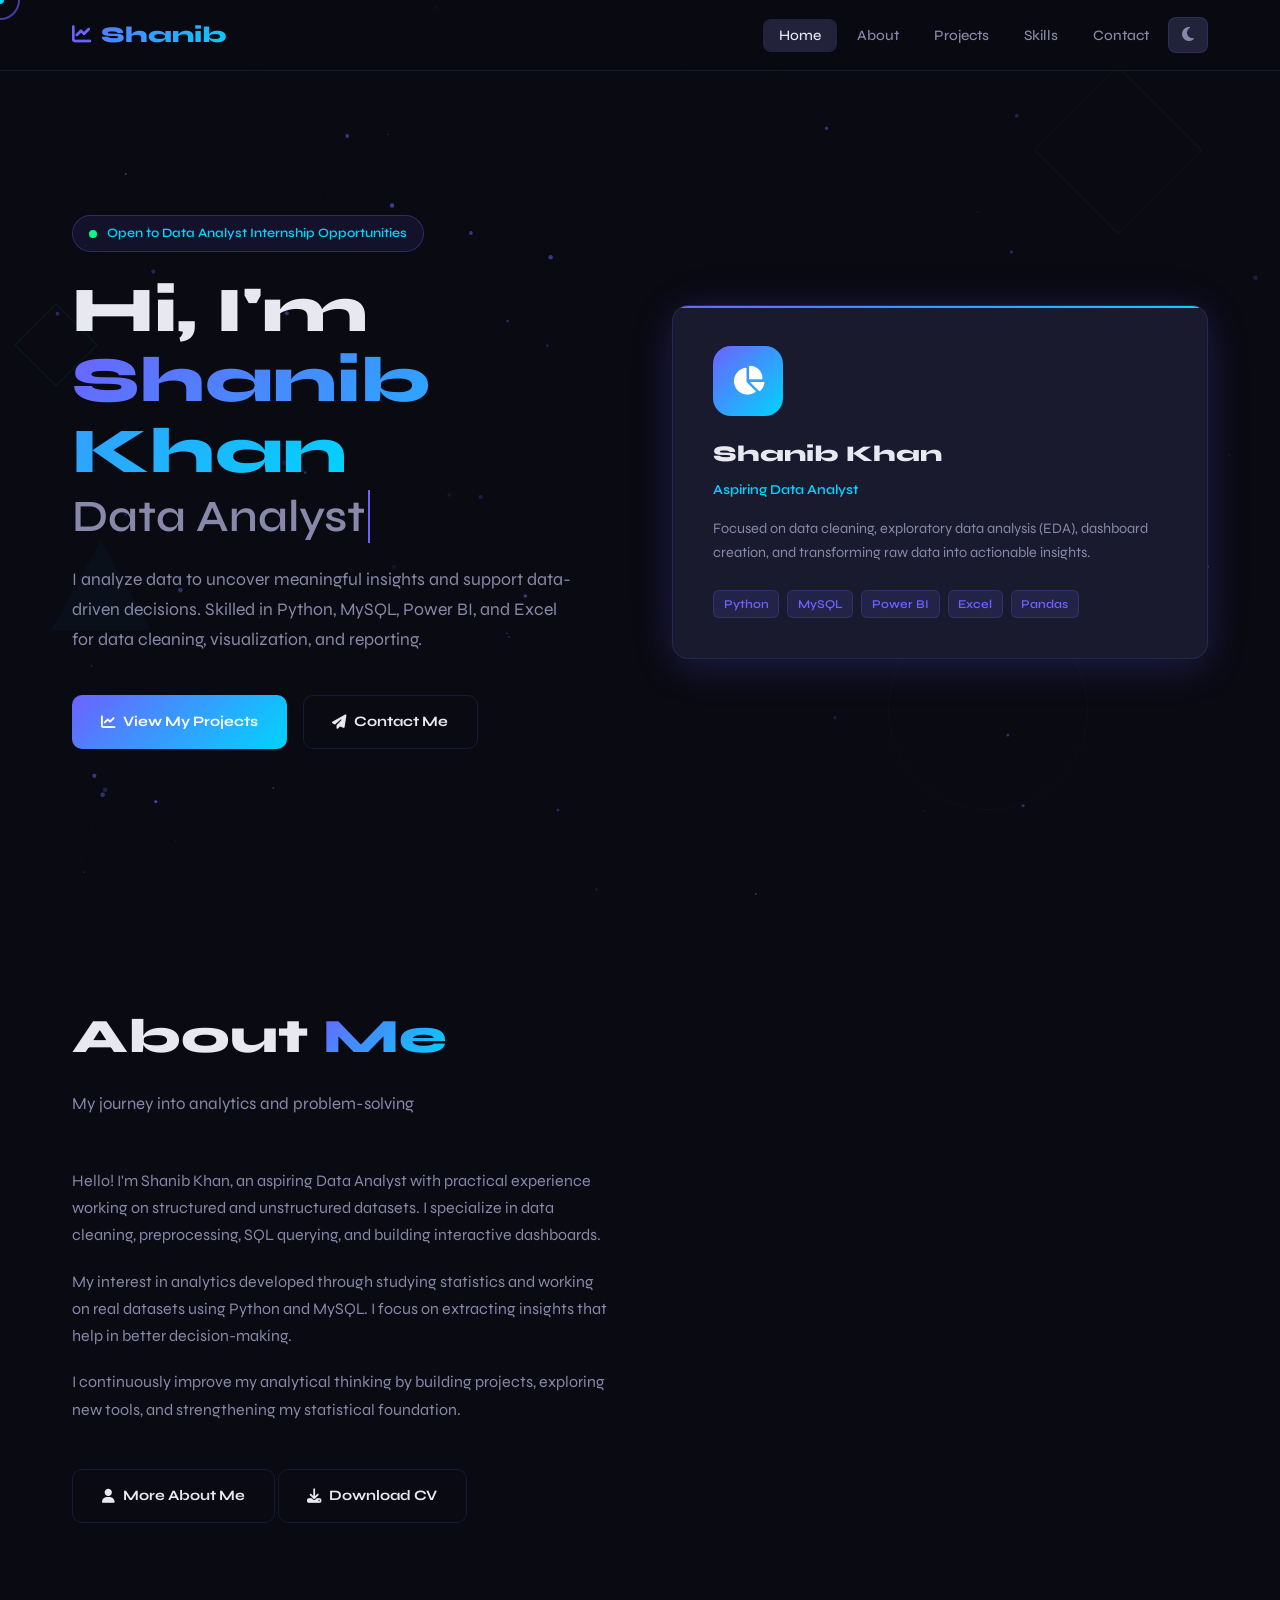
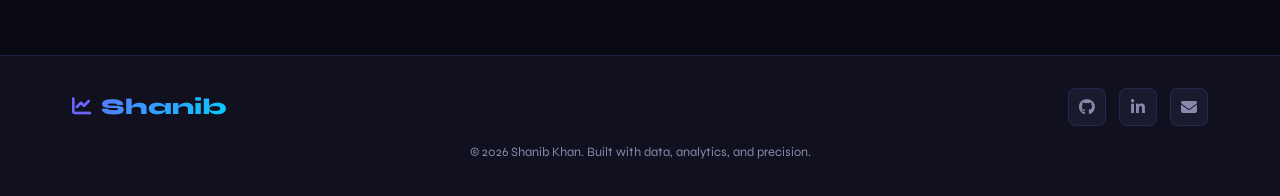
==== index.html @ 3723b5a1 "Initial commit via Netlify" ====
<!DOCTYPE html>
<html lang="en" data-theme="dark">
<head>
  <meta charset="UTF-8">
  <meta name="viewport" content="width=device-width, initial-scale=1.0">
  <meta name="description" content="Shanib Khan — Data Analyst specializing in MySQL, Power BI, Python, and data visualization.">
  <title>Home — Shanib Khan</title>
  <link rel="stylesheet" href="css/style.css">
  <link rel="stylesheet" href="https://cdnjs.cloudflare.com/ajax/libs/font-awesome/6.5.0/css/all.min.css">
  <link href="https://fonts.googleapis.com/css2?family=Syne:wght@400;600;700;800&family=Outfit:wght@300;400;500;600;700&display=swap" rel="stylesheet">
</head>
<body>

  <!-- Custom Cursor -->
  <div class="cursor-glow"></div>
  <div class="cursor-dot"></div>

  <!-- Particle Background -->
  <canvas id="particles-canvas"></canvas>

  <!-- Floating Geometric Shapes -->
  <div class="geo-shape geo-cube"></div>
  <div class="geo-shape geo-triangle"></div>
  <div class="geo-shape geo-circle"></div>
  <div class="geo-shape geo-diamond"></div>

  <!-- Navbar -->
  <nav class="navbar">
    <div class="container">
      <a href="index.html" class="logo">
        <i class="fas fa-chart-line"></i>
        <span>Shanib</span>
      </a>
      <ul class="nav-links">
        <li><a href="index.html" class="active">Home</a></li>
        <li><a href="about.html">About</a></li>
        <li><a href="projects.html">Projects</a></li>
        <li><a href="skills.html">Skills</a></li>
        <li><a href="contact.html">Contact</a></li>
        <li><button class="dark-mode-toggle" id="darkModeToggle"><i class="fas fa-moon"></i></button></li>
      </ul>
      <div class="hamburger" id="hamburger">
        <span class="line"></span><span class="line"></span><span class="line"></span>
      </div>
    </div>
  </nav>

  <main>

    <!-- ── HERO ── -->
    <section class="hero">
      <div class="container">
        <div class="hero-content">
          <div class="hero-text">
            <div class="hero-badge">
              <span class="pulse-dot"></span>
              Open to Data Analyst Internship Opportunities
            </div>
            <h1>Hi, I'm <span class="gradient-text">Shanib Khan</span><br>
              <span class="typed-wrapper"><span class="typed-text">Data Analyst</span></span>
            </h1>
            <p>I analyze data to uncover meaningful insights and support data-driven decisions. Skilled in Python, MySQL, Power BI, and Excel for data cleaning, visualization, and reporting.</p>
            <div class="hero-buttons">
              <a href="projects.html" class="cta-button">
                <i class="fas fa-chart-line"></i> View My Projects
              </a>
              <a href="contact.html" class="cta-button-outline">
                <i class="fas fa-paper-plane"></i> Contact Me
              </a>
            </div>
          </div>

          <div class="hero-3d-wrapper">
            <div class="hero-card">
              <div class="hero-card-content">
                <div class="hero-card-avatar">
                  <i class="fas fa-chart-pie"></i>
                </div>
                <h3>Shanib Khan</h3>
                <p class="role">Aspiring Data Analyst</p>
                <p>Focused on data cleaning, exploratory data analysis (EDA), dashboard creation, and transforming raw data into actionable insights.</p>
                <div class="hero-card-techs">
                  <span class="tech-tag">Python</span>
                  <span class="tech-tag">MySQL</span>
                  <span class="tech-tag">Power BI</span>
                  <span class="tech-tag">Excel</span>
                  <span class="tech-tag">Pandas</span>
                </div>
              </div>
            </div>
          </div>
        </div>
      </div>
    </section>

    <!-- ── ABOUT SNIPPET ── -->
    <section class="about" id="about">
      <div class="container">
        <h2 class="section-title reveal">About <span>Me</span></h2>
        <p class="section-subtitle reveal">My journey into analytics and problem-solving</p>
        <div class="about-content">
          <div class="about-text reveal-left">
            <p>Hello! I'm Shanib Khan, an aspiring Data Analyst with practical experience working on structured and unstructured datasets. I specialize in data cleaning, preprocessing, SQL querying, and building interactive dashboards.</p>
            <p>My interest in analytics developed through studying statistics and working on real datasets using Python and MySQL. I focus on extracting insights that help in better decision-making.</p>
            <p>I continuously improve my analytical thinking by building projects, exploring new tools, and strengthening my statistical foundation.</p>
            <br>
            <a href="about.html" class="cta-button-outline"><i class="fas fa-user"></i> More About Me</a>
            <a href="https://drive.google.com/uc?export=download&id=1pGm9jBU86FxtlPgI_625SXIleOoMe9vm" class="cta-button-outline" target="_blank"><i class="fas fa-download"></i> Download CV</a>
          </div>

          <div class="reveal-right">
            <div class="stats stagger-children">
              <div class="stat-card">
                <div class="stat-card-inner">
                  <div class="stat-card-front">
                    <div class="stat-number" data-target="1" data-suffix="+">0+</div>
                    <div class="stat-label">Year Learning Analytics</div>
                  </div>
                  <div class="stat-card-back">
                    <p>Focused on data analysis, visualization, and SQL projects</p>
                  </div>
                </div>
              </div>
              <div class="stat-card">
                <div class="stat-card-inner">
                  <div class="stat-card-front">
                    <div class="stat-number" data-target="15" data-suffix="+">0+</div>
                    <div class="stat-label">Projects & Datasets</div>
                  </div>
                  <div class="stat-card-back">
                    <p>Performed EDA, data transformation, and dashboard building</p>
                  </div>
                </div>
              </div>
              <div class="stat-card">
                <div class="stat-card-inner">
                  <div class="stat-card-front">
                    <div class="stat-number" data-target="5" data-suffix="+">0+</div>
                    <div class="stat-label">Dashboards Created</div>
                  </div>
                  <div class="stat-card-back">
                    <p>Interactive reports built using Power BI and Excel</p>
                  </div>
                </div>
              </div>
            </div>
          </div>
        </div>
      </div>
    </section>

  </main>

  <!-- Footer -->
  <footer class="footer">
    <div class="container">
      <div class="footer-content">
        <a href="index.html" class="logo">
          <i class="fas fa-chart-line"></i>
          <span>Shanib</span>
        </a>
        <ul class="footer-links">
          <li><a href="https://github.com/shanib-techie" target="_blank" aria-label="GitHub"><i class="fab fa-github"></i></a></li>
          <li><a href="https://www.linkedin.com/in/shanib-khan-515a8a316/" target="_blank" aria-label="LinkedIn"><i class="fab fa-linkedin-in"></i></a></li>
          <li><a href="mailto:shanibkhan622@gmail.com" aria-label="Email"><i class="fas fa-envelope"></i></a></li>
        </ul>
      </div>
      <p class="footer-copy">&copy; 2026 Shanib Khan. Built with data, analytics, and precision.</p>
    </div>
  </footer>

  <script src="js/main.js"></script>
</body>
</html>
---- css/style.css ----
/* ===========================
   ROOT & THEME VARIABLES
=========================== */
:root {
  --bg: #0a0a12;
  --bg2: #10101e;
  --bg3: #181828;
  --surface: #1a1a2e;
  --surface2: #22223a;
  --border: rgba(100, 120, 255, 0.15);
  --accent: #6c63ff;
  --accent2: #00d4ff;
  --accent3: #ff6b9d;
  --text: #e8e8f0;
  --text-muted: #8888aa;
  --gradient: linear-gradient(135deg, #6c63ff, #00d4ff);
  --gradient2: linear-gradient(135deg, #ff6b9d, #6c63ff);
  --shadow: 0 8px 40px rgba(108, 99, 255, 0.2);
  --radius: 16px;
  --transition: 0.3s cubic-bezier(0.4, 0, 0.2, 1);
}

[data-theme="light"] {
  --bg: #f0f0fa;
  --bg2: #e8e8f5;
  --bg3: #ffffff;
  --surface: #ffffff;
  --surface2: #f4f4fc;
  --border: rgba(108, 99, 255, 0.2);
  --text: #1a1a2e;
  --text-muted: #555577;
  --shadow: 0 8px 40px rgba(108, 99, 255, 0.12);
}

/* ===========================
   RESET & BASE
=========================== */
*, *::before, *::after { margin: 0; padding: 0; box-sizing: border-box; }

html { scroll-behavior: smooth; font-size: 16px; }

body {
  font-family: 'Syne', 'Outfit', sans-serif;
  background: var(--bg);
  color: var(--text);
  line-height: 1.7;
  overflow-x: hidden;
  cursor: none;
  transition: background var(--transition), color var(--transition);
}

a { color: inherit; text-decoration: none; }
img { max-width: 100%; display: block; }
ul { list-style: none; }

/* ===========================
   CUSTOM CURSOR
=========================== */
.cursor-glow {
  width: 40px; height: 40px;
  border: 2px solid var(--accent);
  border-radius: 50%;
  position: fixed;
  top: 0; left: 0;
  pointer-events: none;
  z-index: 9999;
  transition: transform 0.15s ease, opacity 0.3s;
  transform: translate(-50%, -50%);
  opacity: 0.6;
}
.cursor-dot {
  width: 8px; height: 8px;
  background: var(--accent2);
  border-radius: 50%;
  position: fixed;
  top: 0; left: 0;
  pointer-events: none;
  z-index: 10000;
  transform: translate(-50%, -50%);
  transition: transform 0.05s;
}
.cursor-glow.hover { transform: translate(-50%, -50%) scale(1.8); opacity: 1; border-color: var(--accent2); }

/* ===========================
   PARTICLE CANVAS
=========================== */
#particles-canvas {
  position: fixed;
  top: 0; left: 0;
  width: 100%; height: 100%;
  z-index: 0;
  pointer-events: none;
}

/* ===========================
   GEO SHAPES
=========================== */
.geo-shape {
  position: fixed;
  pointer-events: none;
  z-index: 0;
  opacity: 0.04;
  animation: floatGeo 20s infinite ease-in-out;
}
.geo-cube {
  width: 120px; height: 120px;
  border: 2px solid var(--accent);
  top: 10%; right: 8%;
  animation-duration: 25s;
  transform: rotate(45deg);
}
.geo-triangle {
  width: 0; height: 0;
  border-left: 50px solid transparent;
  border-right: 50px solid transparent;
  border-bottom: 90px solid var(--accent2);
  top: 60%; left: 4%;
  animation-duration: 30s;
  opacity: 0.03;
}
.geo-circle {
  width: 200px; height: 200px;
  border: 1px solid var(--accent3);
  border-radius: 50%;
  bottom: 10%; right: 15%;
  animation-duration: 35s;
}
.geo-diamond {
  width: 60px; height: 60px;
  border: 2px solid var(--accent2);
  transform: rotate(45deg);
  top: 35%; left: 2%;
  animation-duration: 22s;
}
@keyframes floatGeo {
  0%, 100% { transform: translateY(0) rotate(0deg); }
  33% { transform: translateY(-30px) rotate(10deg); }
  66% { transform: translateY(15px) rotate(-5deg); }
}

/* ===========================
   NAVBAR
=========================== */
.navbar {
  position: fixed;
  top: 0; left: 0; right: 0;
  z-index: 1000;
  padding: 1rem 0;
  backdrop-filter: blur(20px);
  -webkit-backdrop-filter: blur(20px);
  background: rgba(10, 10, 18, 0.85);
  border-bottom: 1px solid var(--border);
  transition: background var(--transition);
}
[data-theme="light"] .navbar { background: rgba(240, 240, 250, 0.85); }

.navbar .container {
  display: flex;
  align-items: center;
  justify-content: space-between;
}
.logo {
  display: flex;
  align-items: center;
  gap: 0.6rem;
  font-family: 'Syne', sans-serif;
  font-size: 1.4rem;
  font-weight: 800;
  background: var(--gradient);
  -webkit-background-clip: text;
  -webkit-text-fill-color: transparent;
  background-clip: text;
}
.logo i { font-size: 1.2rem; -webkit-text-fill-color: var(--accent); }

.nav-links {
  display: flex;
  align-items: center;
  gap: 0.2rem;
}
.nav-links li a {
  padding: 0.5rem 1rem;
  border-radius: 8px;
  font-weight: 500;
  font-size: 0.9rem;
  color: var(--text-muted);
  transition: color var(--transition), background var(--transition);
}
.nav-links li a:hover,
.nav-links li a.active { color: var(--text); background: var(--surface2); }

.dark-mode-toggle {
  background: var(--surface2);
  border: 1px solid var(--border);
  border-radius: 8px;
  padding: 0.5rem 0.8rem;
  color: var(--text-muted);
  cursor: none;
  font-size: 1rem;
  transition: all var(--transition);
}
.dark-mode-toggle:hover { color: var(--accent); border-color: var(--accent); }

.hamburger {
  display: none;
  flex-direction: column;
  gap: 5px;
  cursor: none;
}
.hamburger .line {
  width: 24px; height: 2px;
  background: var(--text);
  border-radius: 2px;
  transition: all var(--transition);
}
.hamburger.open .line:nth-child(1) { transform: translateY(7px) rotate(45deg); }
.hamburger.open .line:nth-child(2) { opacity: 0; }
.hamburger.open .line:nth-child(3) { transform: translateY(-7px) rotate(-45deg); }

/* ===========================
   CONTAINER
=========================== */
.container {
  max-width: 1200px;
  margin: 0 auto;
  padding: 0 2rem;
  position: relative;
  z-index: 1;
}

/* ===========================
   HERO SECTION
=========================== */
.hero {
  min-height: 100vh;
  display: flex;
  align-items: center;
  padding: 8rem 0 4rem;
  position: relative;
}
.hero-content {
  display: grid;
  grid-template-columns: 1fr 1fr;
  gap: 4rem;
  align-items: center;
}
.hero-badge {
  display: inline-flex;
  align-items: center;
  gap: 0.6rem;
  background: rgba(108, 99, 255, 0.1);
  border: 1px solid rgba(108, 99, 255, 0.3);
  border-radius: 50px;
  padding: 0.4rem 1rem;
  font-size: 0.8rem;
  font-weight: 600;
  color: var(--accent2);
  margin-bottom: 1.5rem;
  animation: fadeIn 0.8s ease forwards;
}
.pulse-dot {
  width: 8px; height: 8px;
  background: #00ff88;
  border-radius: 50%;
  animation: pulse 2s infinite;
}
@keyframes pulse {
  0%, 100% { opacity: 1; transform: scale(1); }
  50% { opacity: 0.4; transform: scale(1.4); }
}

.hero-text h1 {
  font-family: 'Syne', sans-serif;
  font-size: clamp(2.5rem, 5vw, 4rem);
  font-weight: 800;
  line-height: 1.1;
  margin-bottom: 1.5rem;
  animation: slideUp 0.8s ease 0.2s both;
}
.gradient-text {
  background: var(--gradient);
  -webkit-background-clip: text;
  -webkit-text-fill-color: transparent;
  background-clip: text;
}
.typed-wrapper {
  display: block;
  margin-top: 0.3rem;
  font-size: 0.7em;
  color: var(--text-muted);
  font-weight: 600;
}
.typed-text { border-right: 2px solid var(--accent); padding-right: 3px; }

.hero-text p {
  font-size: 1.1rem;
  color: var(--text-muted);
  margin-bottom: 2.5rem;
  max-width: 500px;
  animation: slideUp 0.8s ease 0.4s both;
}
.hero-buttons {
  display: flex;
  gap: 1rem;
  flex-wrap: wrap;
  animation: slideUp 0.8s ease 0.6s both;
}

/* ===========================
   HERO 3D CARD
=========================== */
.hero-3d-wrapper {
  perspective: 1000px;
  animation: slideUp 0.8s ease 0.3s both;
}
.hero-card {
  background: var(--surface);
  border: 1px solid var(--border);
  border-radius: var(--radius);
  padding: 2.5rem;
  transform-style: preserve-3d;
  transition: transform 0.5s ease;
  box-shadow: var(--shadow), 0 0 60px rgba(108, 99, 255, 0.05);
  position: relative;
  overflow: hidden;
}
.hero-card::before {
  content: '';
  position: absolute;
  top: 0; left: 0; right: 0;
  height: 2px;
  background: var(--gradient);
}
.hero-card:hover { transform: rotateY(-5deg) rotateX(3deg); }

.hero-card-avatar {
  width: 70px; height: 70px;
  background: var(--gradient);
  border-radius: 18px;
  display: flex;
  align-items: center;
  justify-content: center;
  font-size: 1.8rem;
  color: white;
  margin-bottom: 1.2rem;
}
.hero-card-content h3 {
  font-family: 'Syne', sans-serif;
  font-size: 1.4rem;
  font-weight: 800;
  margin-bottom: 0.3rem;
}
.hero-card-content .role {
  color: var(--accent2);
  font-size: 0.85rem;
  font-weight: 600;
  margin-bottom: 1rem;
}
.hero-card-content > p { font-size: 0.9rem; color: var(--text-muted); margin-bottom: 1.5rem; }

.hero-card-techs {
  display: flex;
  flex-wrap: wrap;
  gap: 0.5rem;
}
.tech-tag {
  background: rgba(108, 99, 255, 0.12);
  border: 1px solid rgba(108, 99, 255, 0.2);
  border-radius: 6px;
  padding: 0.2rem 0.6rem;
  font-size: 0.75rem;
  font-weight: 600;
  color: var(--accent);
}

/* ===========================
   BUTTONS
=========================== */
.cta-button {
  display: inline-flex;
  align-items: center;
  gap: 0.5rem;
  background: var(--gradient);
  color: white;
  padding: 0.85rem 1.8rem;
  border-radius: 10px;
  font-weight: 700;
  font-size: 0.9rem;
  border: none;
  cursor: none;
  transition: all var(--transition);
  position: relative;
  overflow: hidden;
}
.cta-button::before {
  content: '';
  position: absolute;
  inset: 0;
  background: linear-gradient(135deg, #7c73ff, #20e4ff);
  opacity: 0;
  transition: opacity var(--transition);
}
.cta-button:hover::before { opacity: 1; }
.cta-button:hover { transform: translateY(-2px); box-shadow: 0 10px 30px rgba(108, 99, 255, 0.4); }
.cta-button span, .cta-button i { position: relative; z-index: 1; }

.cta-button-outline {
  display: inline-flex;
  align-items: center;
  gap: 0.5rem;
  background: transparent;
  color: var(--text);
  padding: 0.85rem 1.8rem;
  border-radius: 10px;
  font-weight: 700;
  font-size: 0.9rem;
  border: 1px solid var(--border);
  cursor: none;
  transition: all var(--transition);
}
.cta-button-outline:hover {
  border-color: var(--accent);
  color: var(--accent);
  transform: translateY(-2px);
  background: rgba(108, 99, 255, 0.05);
}

/* ===========================
   SECTION TITLES
=========================== */
.section-title {
  font-family: 'Syne', sans-serif;
  font-size: clamp(2rem, 4vw, 3rem);
  font-weight: 800;
  margin-bottom: 0.8rem;
}
.section-title span { background: var(--gradient); -webkit-background-clip: text; -webkit-text-fill-color: transparent; background-clip: text; }
.section-subtitle { color: var(--text-muted); margin-bottom: 3rem; font-size: 1.05rem; }

/* ===========================
   ABOUT SECTION
=========================== */
.about { padding: 6rem 0; }
.about-content {
  display: grid;
  grid-template-columns: 1fr 1fr;
  gap: 4rem;
  align-items: start;
}
.about-text p { color: var(--text-muted); margin-bottom: 1.2rem; font-size: 1rem; }

/* ===========================
   STATS CARDS
=========================== */
.stats {
  display: grid;
  grid-template-columns: 1fr;
  gap: 1rem;
}
.stat-card {
  perspective: 600px;
  height: 120px;
}
.stat-card-inner {
  position: relative;
  width: 100%; height: 100%;
  transform-style: preserve-3d;
  transition: transform 0.6s ease;
}
.stat-card:hover .stat-card-inner { transform: rotateY(180deg); }

.stat-card-front, .stat-card-back {
  position: absolute;
  inset: 0;
  backface-visibility: hidden;
  border-radius: var(--radius);
  display: flex;
  flex-direction: column;
  align-items: center;
  justify-content: center;
  padding: 1.5rem;
  border: 1px solid var(--border);
  background: var(--surface);
}
.stat-card-back {
  transform: rotateY(180deg);
  background: var(--gradient);
  border: none;
}
.stat-card-back p { color: white; text-align: center; font-size: 0.9rem; font-weight: 500; }

.stat-number {
  font-family: 'Syne', sans-serif;
  font-size: 2.5rem;
  font-weight: 800;
  background: var(--gradient);
  -webkit-background-clip: text;
  -webkit-text-fill-color: transparent;
  background-clip: text;
}
.stat-label { font-size: 0.85rem; color: var(--text-muted); font-weight: 500; margin-top: 0.3rem; }

/* ===========================
   TIMELINE
=========================== */
.timeline { margin-top: 2rem; position: relative; }
.timeline::before {
  content: '';
  position: absolute;
  left: 0; top: 0; bottom: 0;
  width: 2px;
  background: var(--gradient);
  border-radius: 2px;
}
.timeline-item {
  padding-left: 1.5rem;
  margin-bottom: 2rem;
  position: relative;
}
.timeline-item::before {
  content: '';
  position: absolute;
  left: -5px; top: 6px;
  width: 12px; height: 12px;
  background: var(--accent);
  border-radius: 50%;
  border: 2px solid var(--bg);
}
.timeline-item .year {
  font-size: 0.75rem;
  font-weight: 700;
  color: var(--accent2);
  text-transform: uppercase;
  letter-spacing: 0.05em;
  display: block;
  margin-bottom: 0.3rem;
}
.timeline-item h4 { font-size: 1rem; font-weight: 700; margin-bottom: 0.3rem; }
.timeline-item p { font-size: 0.9rem; color: var(--text-muted); }

/* ===========================
   SKILLS SECTION
=========================== */
.skills { padding: 6rem 0; background: var(--bg2); }
.skill-grid {
  display: grid;
  grid-template-columns: repeat(auto-fit, minmax(300px, 1fr));
  gap: 2rem;
}
.skill-card {
  background: var(--surface);
  border: 1px solid var(--border);
  border-radius: var(--radius);
  padding: 2rem;
  transition: transform var(--transition), box-shadow var(--transition), border-color var(--transition);
}
.skill-card:hover {
  transform: translateY(-6px);
  box-shadow: var(--shadow);
  border-color: rgba(108, 99, 255, 0.3);
}
.skill-card-header {
  display: flex;
  align-items: center;
  gap: 1rem;
  margin-bottom: 1.5rem;
}
.skill-card-header h3 { font-family: 'Syne', sans-serif; font-size: 1.1rem; font-weight: 700; }
.skill-icon {
  width: 48px; height: 48px;
  border-radius: 12px;
  display: flex;
  align-items: center;
  justify-content: center;
  font-size: 1.2rem;
  flex-shrink: 0;
}
.skill-icon.frontend { background: rgba(108, 99, 255, 0.15); color: var(--accent); }
.skill-icon.backend { background: rgba(0, 212, 255, 0.15); color: var(--accent2); }
.skill-icon.tools { background: rgba(255, 107, 157, 0.15); color: var(--accent3); }

.skill-item { margin-bottom: 1rem; }
.skill-item h4 {
  display: flex;
  justify-content: space-between;
  font-size: 0.85rem;
  font-weight: 600;
  margin-bottom: 0.4rem;
  color: var(--text-muted);
}
.skill-bar {
  height: 6px;
  background: var(--surface2);
  border-radius: 10px;
  overflow: hidden;
}
.skill-progress {
  height: 100%;
  border-radius: 10px;
  width: 0;
  transition: width 1.5s cubic-bezier(0.4, 0, 0.2, 1);
}
.frontend-bar { background: linear-gradient(90deg, #6c63ff, #9b8fff); }
.backend-bar { background: linear-gradient(90deg, #00d4ff, #00f5aa); }
.tools-bar { background: linear-gradient(90deg, #ff6b9d, #ff9d6b); }

/* ===========================
   PROJECTS SECTION
=========================== */
.projects { padding: 6rem 0; }

/* Project Filter */
.project-filter {
  display: flex;
  flex-wrap: wrap;
  gap: 0.8rem;
  margin-bottom: 3rem;
  justify-content: center;
}
.filter-btn {
  display: inline-flex;
  align-items: center;
  gap: 0.5rem;
  padding: 0.6rem 1.4rem;
  border-radius: 50px;
  border: 1px solid var(--border);
  background: var(--surface);
  color: var(--text-muted);
  font-size: 0.85rem;
  font-weight: 600;
  cursor: none;
  transition: all var(--transition);
}
.filter-btn i { font-size: 0.9rem; }
.filter-btn:hover {
  border-color: var(--accent);
  color: var(--accent);
  background: rgba(108, 99, 255, 0.05);
}
.filter-btn.active {
  background: var(--gradient);
  color: white;
  border-color: transparent;
}
.filter-btn.active:hover {
  transform: translateY(-2px);
  box-shadow: 0 6px 20px rgba(108, 99, 255, 0.3);
}

.project-grid {
  display: grid;
  grid-template-columns: repeat(auto-fit, minmax(300px, 1fr));
  gap: 2rem;
}
.project-card {
  background: var(--surface);
  border: 1px solid var(--border);
  border-radius: var(--radius);
  overflow: hidden;
  transition: transform var(--transition), box-shadow var(--transition), border-color var(--transition);
}
.project-card:hover {
  transform: translateY(-8px);
  box-shadow: var(--shadow);
  border-color: rgba(108, 99, 255, 0.3);
}
.project-image-wrapper { position: relative; height: 200px; overflow: hidden; }
.project-image {
  width: 100%; height: 100%;
  object-fit: cover;
  transition: transform 0.5s ease;
}
.project-card:hover .project-image { transform: scale(1.08); }
.project-overlay {
  position: absolute;
  inset: 0;
  background: linear-gradient(to top, rgba(10,10,20,0.8) 0%, transparent 60%);
}

/* Placeholder for missing images */
.project-image-placeholder {
  width: 100%; height: 200px;
  display: flex;
  align-items: center;
  justify-content: center;
  font-size: 3rem;
  color: var(--accent);
  opacity: 0.4;
}

.project-info { padding: 1.5rem; }
.project-info h3 { font-family: 'Syne', sans-serif; font-size: 1.1rem; font-weight: 700; margin-bottom: 0.8rem; }
.project-tags { display: flex; flex-wrap: wrap; gap: 0.4rem; margin-bottom: 1rem; }
.project-tag {
  background: rgba(108, 99, 255, 0.1);
  border: 1px solid rgba(108, 99, 255, 0.2);
  border-radius: 6px;
  padding: 0.2rem 0.6rem;
  font-size: 0.72rem;
  font-weight: 600;
  color: var(--accent);
}
.project-info > p { font-size: 0.9rem; color: var(--text-muted); margin-bottom: 1.2rem; }
.project-links { display: flex; gap: 0.8rem; flex-wrap: wrap; }
.project-links a {
  display: inline-flex;
  align-items: center;
  gap: 0.4rem;
  font-size: 0.85rem;
  font-weight: 600;
  color: var(--accent);
  transition: color var(--transition);
  padding: 0.4rem 0.8rem;
  border: 1px solid rgba(108, 99, 255, 0.2);
  border-radius: 8px;
}
.project-links a:hover { color: var(--accent2); border-color: var(--accent2); }
.project-links a i.fas { font-size: 0.9rem; }

/* ===========================
   CONTACT SECTION
=========================== */
.contact { padding: 6rem 0; }
.contact-content {
  display: grid;
  grid-template-columns: 1fr 1.4fr;
  gap: 4rem;
  align-items: start;
}
.contact-info h3 { font-family: 'Syne', sans-serif; font-size: 1.5rem; font-weight: 800; margin-bottom: 1rem; }
.contact-info > p { color: var(--text-muted); margin-bottom: 2rem; }
.contact-item {
  display: flex;
  align-items: center;
  gap: 1rem;
  margin-bottom: 1.2rem;
  padding: 1rem;
  background: var(--surface);
  border: 1px solid var(--border);
  border-radius: 12px;
}
.contact-item i { color: var(--accent); font-size: 1.1rem; flex-shrink: 0; }
.contact-item p { font-size: 0.9rem; color: var(--text-muted); }

.contact-form {
  background: var(--surface);
  border: 1px solid var(--border);
  border-radius: var(--radius);
  padding: 2.5rem;
}
.form-group { margin-bottom: 1.2rem; }
.form-group input,
.form-group textarea {
  width: 100%;
  background: var(--bg);
  border: 1px solid var(--border);
  border-radius: 10px;
  padding: 0.9rem 1.2rem;
  font-size: 0.95rem;
  color: var(--text);
  font-family: inherit;
  transition: border-color var(--transition), box-shadow var(--transition);
  outline: none;
}
.form-group input:focus,
.form-group textarea:focus {
  border-color: var(--accent);
  box-shadow: 0 0 0 3px rgba(108, 99, 255, 0.12);
}
.form-group textarea { min-height: 140px; resize: vertical; }

.form-success {
  display: none;
  background: rgba(0, 212, 100, 0.1);
  border: 1px solid rgba(0, 212, 100, 0.3);
  border-radius: 10px;
  padding: 1rem;
  color: #00d464;
  text-align: center;
  margin-top: 1rem;
  font-weight: 600;
}

/* ===========================
   FOOTER
=========================== */
.footer {
  background: var(--bg2);
  border-top: 1px solid var(--border);
  padding: 2rem 0;
}
.footer-content {
  display: flex;
  align-items: center;
  justify-content: space-between;
  margin-bottom: 1rem;
}
.footer-links { display: flex; gap: 0.8rem; }
.footer-links a {
  width: 38px; height: 38px;
  background: var(--surface);
  border: 1px solid var(--border);
  border-radius: 8px;
  display: flex;
  align-items: center;
  justify-content: center;
  color: var(--text-muted);
  transition: all var(--transition);
}
.footer-links a:hover { color: var(--accent); border-color: var(--accent); transform: translateY(-2px); }
.footer-copy { font-size: 0.8rem; color: var(--text-muted); text-align: center; }

/* ===========================
   REVEAL ANIMATIONS
=========================== */
.reveal, .reveal-left, .reveal-right, .stagger-children > * {
  opacity: 0;
  transition: opacity 0.8s ease, transform 0.8s ease;
}
.reveal { transform: translateY(30px); }
.reveal-left { transform: translateX(-40px); }
.reveal-right { transform: translateX(40px); }
.stagger-children > * { transform: translateY(30px); }

.reveal.visible,
.reveal-left.visible,
.reveal-right.visible { opacity: 1; transform: none; }
.stagger-children.visible > *:nth-child(1) { opacity: 1; transform: none; transition-delay: 0.1s; }
.stagger-children.visible > *:nth-child(2) { opacity: 1; transform: none; transition-delay: 0.2s; }
.stagger-children.visible > *:nth-child(3) { opacity: 1; transform: none; transition-delay: 0.3s; }
.stagger-children.visible > *:nth-child(4) { opacity: 1; transform: none; transition-delay: 0.4s; }

/* ===========================
   ANIMATIONS
=========================== */
@keyframes fadeIn { from { opacity: 0; } to { opacity: 1; } }
@keyframes slideUp { from { opacity: 0; transform: translateY(30px); } to { opacity: 1; transform: translateY(0); } }

/* ===========================
   PAGE HEADER (inner pages)
=========================== */
.page-hero {
  padding: 10rem 0 4rem;
  text-align: center;
}

/* ===========================
   CERTIFICATIONS
=========================== */
.certs { padding: 4rem 0 6rem; }
.cert-grid {
  display: grid;
  grid-template-columns: repeat(auto-fit, minmax(260px, 1fr));
  gap: 1.5rem;
}
.cert-card {
  background: var(--surface);
  border: 1px solid var(--border);
  border-radius: var(--radius);
  padding: 1.5rem;
  display: flex;
  align-items: center;
  gap: 1rem;
  transition: transform var(--transition), box-shadow var(--transition), border-color var(--transition);
}
.cert-card:hover { transform: translateY(-4px); box-shadow: var(--shadow); }

/* Certificate Link Styles */
.cert-link {
  cursor: pointer;
  text-decoration: none;
}
.cert-link:hover {
  border-color: var(--accent);
  transform: translateY(-4px);
  box-shadow: var(--shadow);
}
.cert-view-icon {
  margin-left: auto;
  color: var(--accent);
  font-size: 0.9rem;
  opacity: 0;
  transition: opacity var(--transition);
}
.cert-link:hover .cert-view-icon { opacity: 1; }

.cert-icon {
  width: 48px; height: 48px;
  background: linear-gradient(135deg, rgba(108,99,255,0.2), rgba(0,212,255,0.2));
  border-radius: 12px;
  display: flex;
  align-items: center;
  justify-content: center;
  color: var(--accent);
  font-size: 1.2rem;
  flex-shrink: 0;
}
.cert-card h4 { font-size: 0.95rem; font-weight: 700; margin-bottom: 0.2rem; color: var(--text); }
.cert-card p { font-size: 0.8rem; color: var(--text-muted); }

/* ===========================
   CV DOWNLOAD SECTION
=========================== */
.cv-section { margin-top: 2.5rem; }
.cv-section .cta-button { font-size: 1rem; }

/* ===========================
   GITHUB PROFILE LINK
=========================== */
.github-profile-link {
  text-align: center;
  margin-top: 3rem;
}
.github-profile-link .cta-button {
  display: inline-flex;
  align-items: center;
  gap: 0.6rem;
  padding: 1rem 2.2rem;
  font-size: 1rem;
}

/* ===========================
   MOBILE NAV
=========================== */
@media (max-width: 768px) {
  .hamburger { display: flex; }
  .nav-links {
    position: fixed;
    top: 0; right: -100%;
    width: 75%;
    max-width: 300px;
    height: 100vh;
    background: var(--bg2);
    border-left: 1px solid var(--border);
    flex-direction: column;
    justify-content: center;
    align-items: flex-start;
    padding: 2rem;
    gap: 0.5rem;
    transition: right 0.4s cubic-bezier(0.4, 0, 0.2, 1);
    z-index: 999;
  }
  .nav-links.open { right: 0; }
  .nav-links li a { font-size: 1.2rem; padding: 0.8rem 1rem; width: 100%; display: block; }

  .hero-content { grid-template-columns: 1fr; gap: 2rem; }
  .hero-3d-wrapper { order: -1; }
  .about-content, .contact-content { grid-template-columns: 1fr; gap: 2rem; }
  .footer-content { flex-direction: column; gap: 1rem; text-align: center; }
}

@media (max-width: 480px) {
  .hero-buttons { flex-direction: column; }
  .cta-button, .cta-button-outline { justify-content: center; }
}
/* ===========================
   RESPONSIVE DESIGN - NEXT LEVEL
=========================== */

/* Extra Large Screens (1400px+) */
@media (min-width: 1400px) {
  html { font-size: 17px; }
  .container { max-width: 1300px; }
  .hero-text h1 { font-size: 4.5rem; }
  .section-title { font-size: 3.2rem; }
  .skill-grid { grid-template-columns: repeat(3, 1fr); }
  .project-grid { grid-template-columns: repeat(auto-fit, minmax(350px, 1fr)); }
}

/* Large Tablets / Small Laptops (1200px - 1399px) */
@media (max-width: 1199px) {
  html { font-size: 15px; }
  .container { max-width: 1100px; padding: 0 1.5rem; }
  .hero-content { gap: 3rem; }
  .about-content { gap: 3rem; }
  .contact-content { gap: 3rem; }
  .skill-grid { grid-template-columns: repeat(auto-fit, minmax(280px, 1fr)); }
}

/* Tablets (768px - 1024px) */
@media (max-width: 1024px) {
  html { font-size: 15px; }
  .container { padding: 0 1.5rem; }
  
  /* Nav improvements */
  .navbar { padding: 0.8rem 0; }
  .nav-links { gap: 0.1rem; }
  .nav-links li a { padding: 0.4rem 0.8rem; font-size: 0.85rem; }
  
  /* Hero adjustments */
  .hero { padding: 7rem 0 3rem; }
  .hero-content { grid-template-columns: 1fr; gap: 2.5rem; text-align: center; }
  .hero-text h1 { font-size: 3rem; }
  .hero-text p { max-width: 100%; margin-left: auto; margin-right: auto; }
  .hero-buttons { justify-content: center; }
  .hero-3d-wrapper { max-width: 400px; margin: 0 auto; }
  
  /* About section */
  .about-content { grid-template-columns: 1fr; gap: 2.5rem; }
  .about-text { text-align: center; }
  .timeline { max-width: 500px; margin: 2rem auto 0; }
  
  /* Stats cards */
  .stats { grid-template-columns: repeat(3, 1fr); gap: 0.8rem; }
  .stat-card { height: 100px; }
  
  /* Skills section */
  .skill-grid { grid-template-columns: repeat(2, 1fr); gap: 1.5rem; }
  
  /* Projects section */
  .project-grid { grid-template-columns: repeat(2, 1fr); gap: 1.5rem; }
  .project-filter { gap: 0.5rem; }
  .filter-btn { padding: 0.5rem 1rem; font-size: 0.8rem; }
  
  /* Contact section */
  .contact-content { grid-template-columns: 1fr; gap: 2.5rem; }
  .contact-info { text-align: center; }
  
  /* Certs section */
  .cert-grid { grid-template-columns: repeat(2, 1fr); gap: 1.2rem; }
  
  /* Page hero */
  .page-hero { padding: 8rem 0 3rem; }
  
  /* Footer */
  .footer-content { flex-direction: column; gap: 1rem; }
}

/* Mobile Tablets (600px - 767px) */
@media (max-width: 767px) {
  html { font-size: 14px; }
  
  /* Navbar mobile */
  .hamburger { display: flex; }
  .nav-links {
    position: fixed;
    top: 0; right: -100%;
    width: 80%;
    max-width: 320px;
    height: 100vh;
    background: var(--bg2);
    border-left: 1px solid var(--border);
    flex-direction: column;
    justify-content: center;
    align-items: flex-start;
    padding: 2rem;
    gap: 0.5rem;
    transition: right 0.4s cubic-bezier(0.4, 0, 0.2, 1);
    z-index: 999;
  }
  .nav-links.open { right: 0; }
  .nav-links li a { font-size: 1.1rem; padding: 0.7rem 1rem; width: 100%; display: block; }
  .nav-links li a:hover,
  .nav-links li a.active { background: rgba(108, 99, 255, 0.1); color: var(--accent); }
  
  /* Hero mobile */
  .hero { padding: 6rem 0 2.5rem; min-height: auto; }
  .hero-text h1 { font-size: 2.5rem; }
  .hero-badge { font-size: 0.75rem; padding: 0.3rem 0.8rem; }
  .hero-card { padding: 1.8rem; }
  .hero-card-avatar { width: 60px; height: 60px; font-size: 1.5rem; }
  .hero-buttons { flex-direction: column; align-items: center; gap: 0.8rem; }
  .cta-button, .cta-button-outline { width: 100%; justify-content: center; max-width: 300px; padding: 0.8rem 1.5rem; }
  
  /* About section */
  .about { padding: 4rem 0; }
  .about-content { gap: 2rem; }
  .timeline { padding-left: 1.2rem; }
  .timeline-item { margin-bottom: 1.5rem; }
  .stats { grid-template-columns: 1fr; max-width: 300px; margin: 0 auto; }
  .stat-card { height: 110px; }
  
  /* Skills section */
  .skills { padding: 4rem 0; }
  .skill-grid { grid-template-columns: 1fr; gap: 1.2rem; }
  .skill-card { padding: 1.5rem; }
  .skill-icon { width: 42px; height: 42px; font-size: 1rem; }
  
  /* Projects section */
  .projects { padding: 4rem 0; }
  .project-filter { justify-content: center; }
  .project-grid { grid-template-columns: 1fr; gap: 1.2rem; max-width: 500px; margin: 0 auto; }
  .project-card { margin-bottom: 0; }
  .project-image-wrapper { height: 180px; }
  .project-info { padding: 1.2rem; }
  
  /* Contact section */
  .contact { padding: 4rem 0; }
  .contact-form { padding: 1.8rem; }
  
  /* Certs section */
  .certs { padding: 3rem 0 4rem; }
  .cert-grid { grid-template-columns: 1fr; gap: 1rem; max-width: 400px; margin: 0 auto; }
  .cert-card { padding: 1.2rem; }
  .cert-icon { width: 42px; height: 42px; font-size: 1rem; }
  
  /* Page hero */
  .page-hero { padding: 7rem 0 2.5rem; }
  .section-title { font-size: 2.2rem; }
  .section-subtitle { font-size: 0.95rem; margin-bottom: 2rem; }
  
  /* Footer */
  .footer { padding: 1.5rem 0; }
}

/* Small Mobile (480px and below) */
@media (max-width: 480px) {
  html { font-size: 13px; }
  
  .container { padding: 0 1rem; }
  
  /* Navbar */
  .logo { font-size: 1.2rem; }
  .logo i { font-size: 1rem; }
  .hamburger .line { width: 22px; }
  
  /* Hero */
  .hero { padding: 5rem 0 2rem; }
  .hero-text h1 { font-size: 2rem; }
  .hero-badge { font-size: 0.7rem; }
  .hero-card { padding: 1.5rem; }
  .hero-card-content h3 { font-size: 1.2rem; }
  .hero-card-techs { gap: 0.4rem; }
  .tech-tag { font-size: 0.7rem; padding: 0.15rem 0.5rem; }
  
  /* Buttons */
  .cta-button, .cta-button-outline { padding: 0.7rem 1.3rem; font-size: 0.85rem; }
  
  /* About */
  .about { padding: 3rem 0; }
  .about-text p { font-size: 0.9rem; }
  .timeline-item h4 { font-size: 0.95rem; }
  .timeline-item p { font-size: 0.85rem; }
  .stat-number { font-size: 2rem; }
  .stat-label { font-size: 0.8rem; }
  .cv-section .cta-button { font-size: 0.85rem; padding: 0.7rem 1.3rem; }
  
  /* Skills */
  .skills { padding: 3rem 0; }
  .skill-card { padding: 1.2rem; }
  .skill-card-header h3 { font-size: 1rem; }
  .skill-item h4 { font-size: 0.8rem; }
  
  /* Projects */
  .projects { padding: 3rem 0; }
  .filter-btn { padding: 0.45rem 0.9rem; font-size: 0.75rem; }
  .project-info h3 { font-size: 1rem; }
  .project-tags { gap: 0.3rem; margin-bottom: 0.8rem; }
  .project-tag { font-size: 0.68rem; padding: 0.15rem 0.5rem; }
  .project-info > p { font-size: 0.85rem; margin-bottom: 1rem; }
  .project-links { gap: 0.5rem; }
  .project-links a { font-size: 0.8rem; padding: 0.35rem 0.7rem; }
  
  /* Contact */
  .contact { padding: 3rem 0; }
  .contact-form { padding: 1.5rem; }
  .form-group input, .form-group textarea { padding: 0.75rem 1rem; font-size: 0.9rem; }
  .form-group { margin-bottom: 1rem; }
  
  /* Certs */
  .certs { padding: 2.5rem 0 3rem; }
  .cert-card h4 { font-size: 0.9rem; }
  .cert-card p { font-size: 0.75rem; }
  
  /* Page hero */
  .page-hero { padding: 6rem 0 2rem; }
  .section-title { font-size: 2rem; }
  .section-subtitle { font-size: 0.9rem; }
  
  /* Footer */
  .footer { padding: 1.2rem 0; }
  .footer-links a { width: 34px; height: 34px; }
  .footer-copy { font-size: 0.75rem; }
  
  /* Geo shapes - hide on small mobile */
  .geo-shape { display: none; }
  
  /* Cursor - hide on touch devices */
  .cursor-glow, .cursor-dot { display: none; }
  body { cursor: auto; }
}

/* Extra Small Mobile (360px and below) */
@media (max-width: 360px) {
  html { font-size: 12px; }
  
  .container { padding: 0 0.8rem; }
  
  /* Hero */
  .hero-text h1 { font-size: 1.8rem; }
  .hero-badge { font-size: 0.65rem; padding: 0.25rem 0.7rem; }
  .hero-card { padding: 1.2rem; }
  .hero-card-avatar { width: 50px; height: 50px; font-size: 1.3rem; }
  
  /* Buttons */
  .cta-button, .cta-button-outline { padding: 0.6rem 1rem; font-size: 0.8rem; max-width: 260px; }
  
  /* Stats */
  .stat-card { height: 95px; }
  .stat-number { font-size: 1.8rem; }
  
  /* Project grid */
  .project-grid { max-width: 100%; }
  .project-image-wrapper { height: 160px; }
  .project-info { padding: 1rem; }
  
  /* Cert grid */
  .cert-grid { max-width: 100%; }
  .cert-card { padding: 1rem; }
  .cert-icon { width: 38px; height: 38px; font-size: 0.9rem; }
}

/* Touch Device Optimizations */
@media (hover: none) and (pointer: coarse) {
  .cursor-glow, .cursor-dot { display: none; }
  body { cursor: auto; }
  
  /* Remove hover effects that don't work on touch */
  .project-card:hover .project-image { transform: none; }
  .stat-card:hover .stat-card-inner { transform: none; }
  .hero-card:hover { transform: none; }
  
  /* Add active states instead */
  .project-card:active { transform: scale(0.98); }
  .skill-card:active { transform: scale(0.98); }
  .cert-card:active { transform: scale(0.98); }
}

/* Landscape Mode Mobile */
@media (max-height: 500px) and (orientation: landscape) {
  .hero { min-height: auto; padding: 5rem 0 2rem; }
  .page-hero { padding: 5rem 0 2rem; }
  .hero-content { gap: 1.5rem; }
}

/* High DPI / Retina Display */
@media (-webkit-min-device-pixel-ratio: 2), (min-resolution: 192dpi) {
  .hero-card::before { height: 1px; }
  .gradient-text { -webkit-text-stroke: 0.5px; }
}

/* Print Styles */
@media print {
  .cursor-glow, .cursor-dot, #particles-canvas, .geo-shape { display: none !important; }
  .navbar { position: relative; }
  body { background: white; color: black; }
  .hero, .about, .skills, .projects, .contact, .certs, .footer { padding: 1rem 0; }
  .section-title { color: black; }
}

/* Reduced Motion for Accessibility */
@media (prefers-reduced-motion: reduce) {
  *, *::before, *::after {
    animation-duration: 0.01ms !important;
    animation-iteration-count: 1 !important;
    transition-duration: 0.01ms !important;
  }
  .geo-shape { animation: none; }
  .pulse-dot { animation: none; }
}

/* Dark Mode Adjustments for OLED */
@media (prefers-color-scheme: dark) {
  @media (max-width: 480px) {
    body { background: #000; }
  }
}
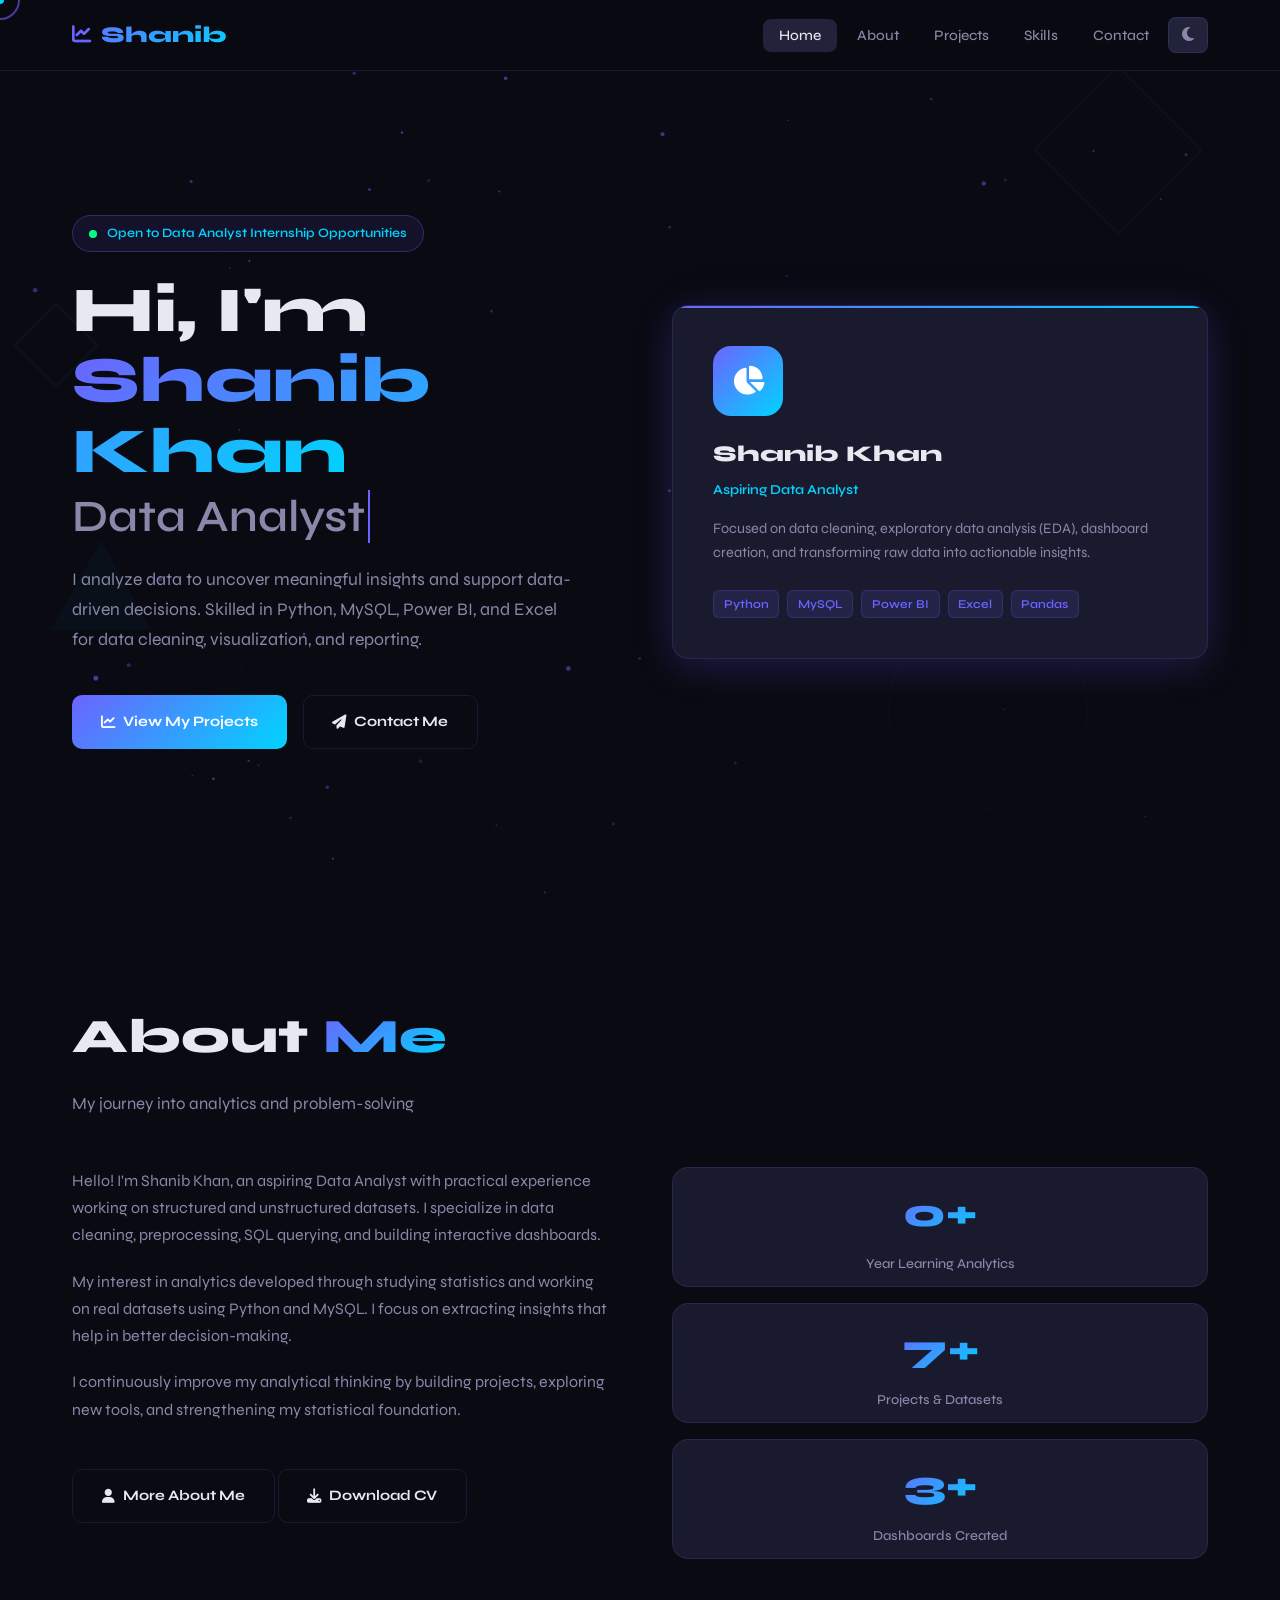
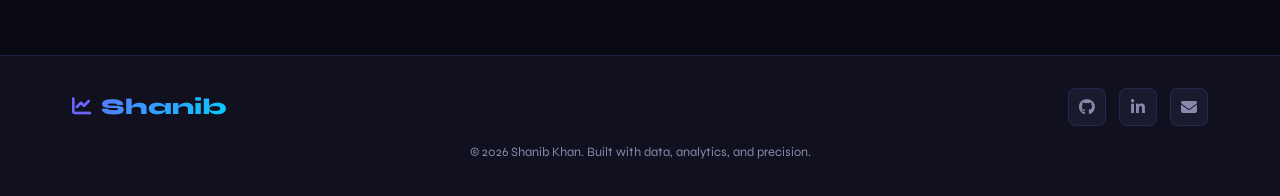
==== commit 63fa426b: "Update stat numbers for projects and dashboards" ====
--- a/index.html
+++ b/index.html
@@ -124,7 +124,7 @@
               <div class="stat-card">
                 <div class="stat-card-inner">
                   <div class="stat-card-front">
-                    <div class="stat-number" data-target="15" data-suffix="+">0+</div>
+                    <div class="stat-number" data-target="25" data-suffix="+">0+</div>
                     <div class="stat-label">Projects & Datasets</div>
                   </div>
                   <div class="stat-card-back">
@@ -135,7 +135,7 @@
               <div class="stat-card">
                 <div class="stat-card-inner">
                   <div class="stat-card-front">
-                    <div class="stat-number" data-target="5" data-suffix="+">0+</div>
+                    <div class="stat-number" data-target="12" data-suffix="+">0+</div>
                     <div class="stat-label">Dashboards Created</div>
                   </div>
                   <div class="stat-card-back">
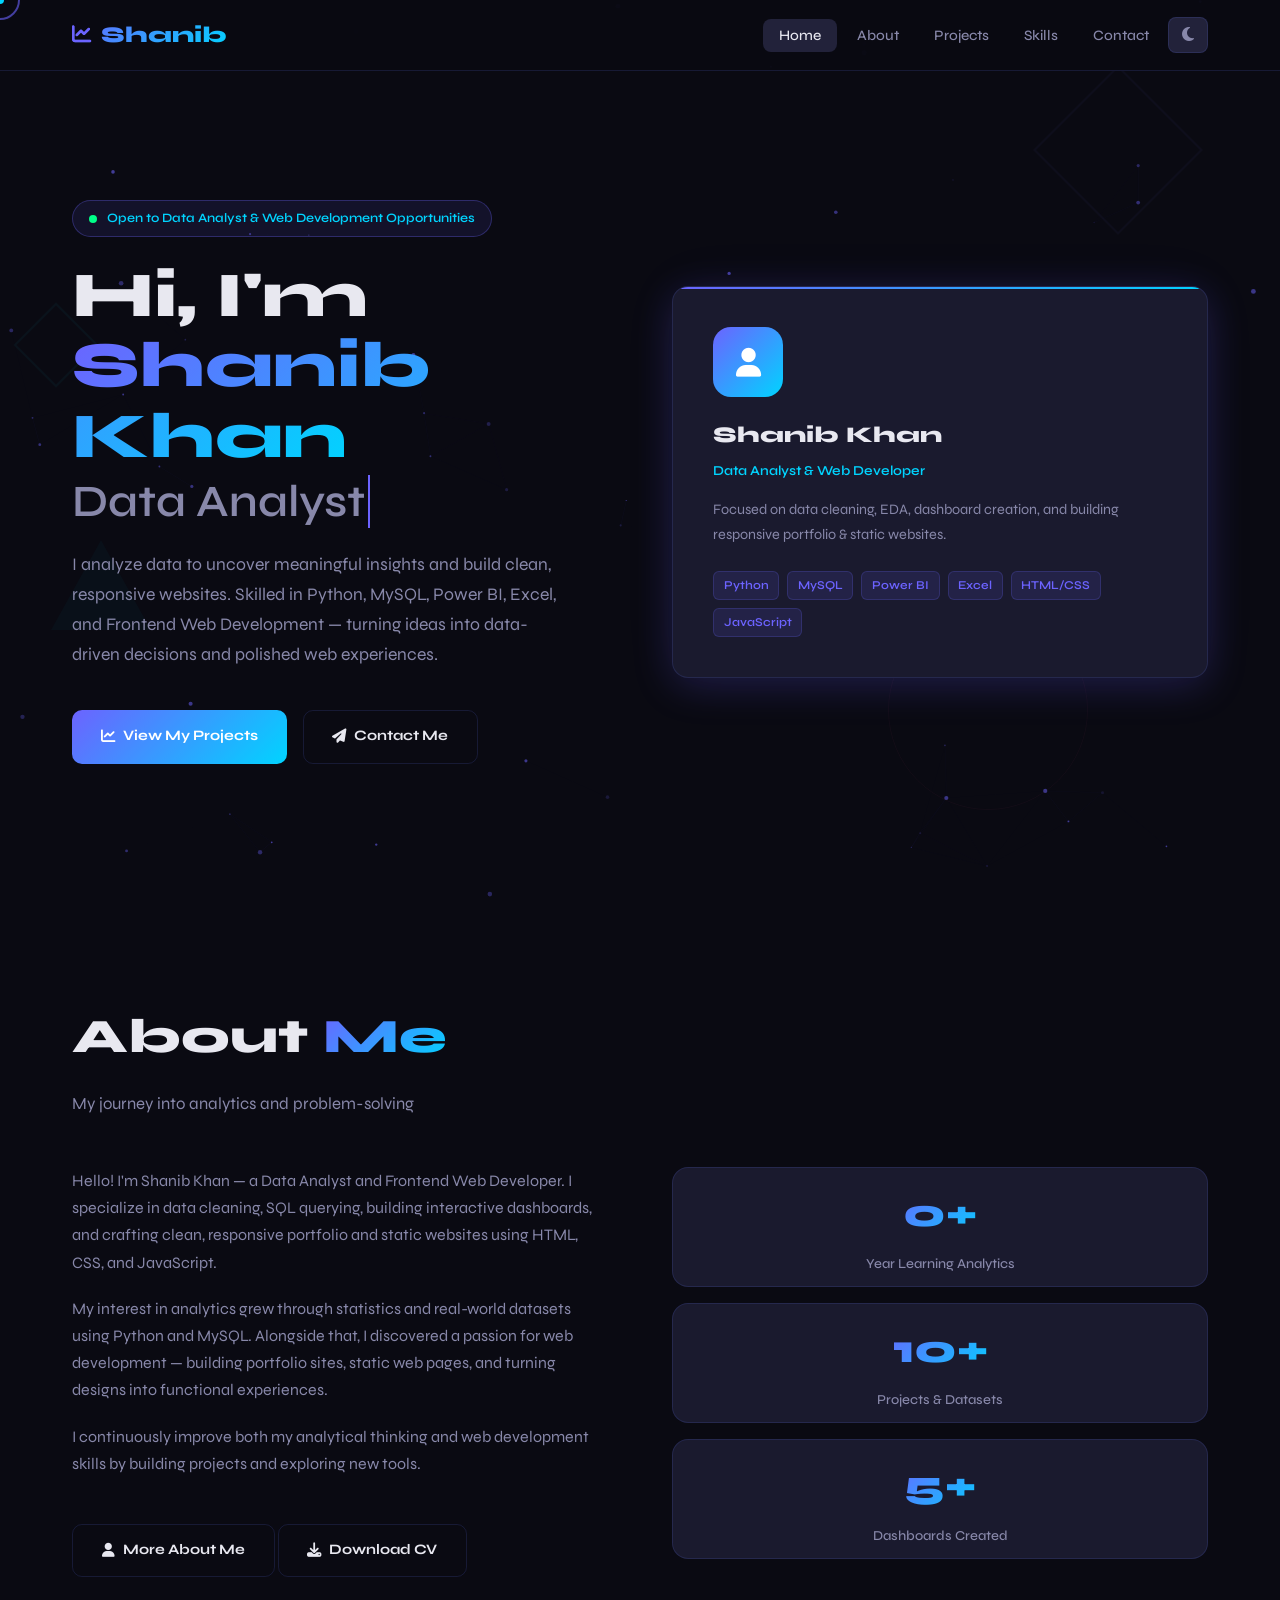
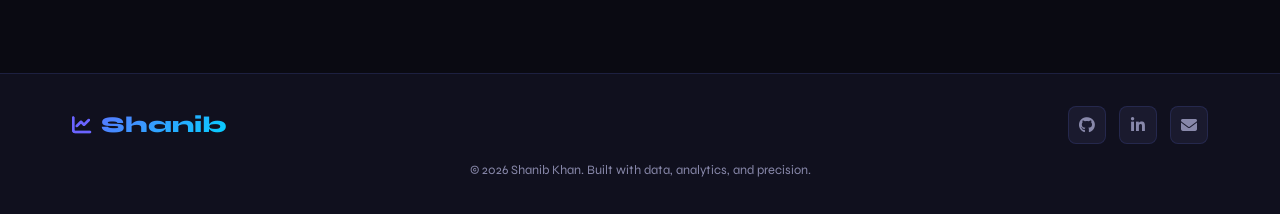
==== commit 20c2ef8a: "Revise profile to include web development skills Updated the content to reflect skills in both Data " ====
--- a/index.html
+++ b/index.html
@@ -54,12 +54,12 @@
           <div class="hero-text">
             <div class="hero-badge">
               <span class="pulse-dot"></span>
-              Open to Data Analyst Internship Opportunities
+              Open to Data Analyst &amp; Web Development Opportunities
             </div>
             <h1>Hi, I'm <span class="gradient-text">Shanib Khan</span><br>
-              <span class="typed-wrapper"><span class="typed-text">Data Analyst</span></span>
+              <span class="typed-wrapper"><span class="typed-text" id="typed-roles">Data Analyst</span></span>
             </h1>
-            <p>I analyze data to uncover meaningful insights and support data-driven decisions. Skilled in Python, MySQL, Power BI, and Excel for data cleaning, visualization, and reporting.</p>
+            <p>I analyze data to uncover meaningful insights and build clean, responsive websites. Skilled in Python, MySQL, Power BI, Excel, and Frontend Web Development — turning ideas into data-driven decisions and polished web experiences.</p>
             <div class="hero-buttons">
               <a href="projects.html" class="cta-button">
                 <i class="fas fa-chart-line"></i> View My Projects
@@ -73,18 +73,20 @@
           <div class="hero-3d-wrapper">
             <div class="hero-card">
               <div class="hero-card-content">
-                <div class="hero-card-avatar">
-                  <i class="fas fa-chart-pie"></i>
+                <div class="hero-card-avatar hero-profile-photo">
+                  <img src="images/profile.jpg" alt="Shanib Khan" onerror="this.style.display='none';this.nextElementSibling.style.display='flex'">
+                  <i class="fas fa-user" style="display:none"></i>
                 </div>
                 <h3>Shanib Khan</h3>
-                <p class="role">Aspiring Data Analyst</p>
-                <p>Focused on data cleaning, exploratory data analysis (EDA), dashboard creation, and transforming raw data into actionable insights.</p>
+                <p class="role">Data Analyst &amp; Web Developer</p>
+                <p>Focused on data cleaning, EDA, dashboard creation, and building responsive portfolio &amp; static websites.</p>
                 <div class="hero-card-techs">
                   <span class="tech-tag">Python</span>
                   <span class="tech-tag">MySQL</span>
                   <span class="tech-tag">Power BI</span>
                   <span class="tech-tag">Excel</span>
-                  <span class="tech-tag">Pandas</span>
+                  <span class="tech-tag">HTML/CSS</span>
+                  <span class="tech-tag">JavaScript</span>
                 </div>
               </div>
             </div>
@@ -100,9 +102,9 @@
         <p class="section-subtitle reveal">My journey into analytics and problem-solving</p>
         <div class="about-content">
           <div class="about-text reveal-left">
-            <p>Hello! I'm Shanib Khan, an aspiring Data Analyst with practical experience working on structured and unstructured datasets. I specialize in data cleaning, preprocessing, SQL querying, and building interactive dashboards.</p>
-            <p>My interest in analytics developed through studying statistics and working on real datasets using Python and MySQL. I focus on extracting insights that help in better decision-making.</p>
-            <p>I continuously improve my analytical thinking by building projects, exploring new tools, and strengthening my statistical foundation.</p>
+            <p>Hello! I'm Shanib Khan — a Data Analyst and Frontend Web Developer. I specialize in data cleaning, SQL querying, building interactive dashboards, and crafting clean, responsive portfolio and static websites using HTML, CSS, and JavaScript.</p>
+            <p>My interest in analytics grew through statistics and real-world datasets using Python and MySQL. Alongside that, I discovered a passion for web development — building portfolio sites, static web pages, and turning designs into functional experiences.</p>
+            <p>I continuously improve both my analytical thinking and web development skills by building projects and exploring new tools.</p>
             <br>
             <a href="about.html" class="cta-button-outline"><i class="fas fa-user"></i> More About Me</a>
             <a href="https://drive.google.com/uc?export=download&id=1pGm9jBU86FxtlPgI_625SXIleOoMe9vm" class="cta-button-outline" target="_blank"><i class="fas fa-download"></i> Download CV</a>
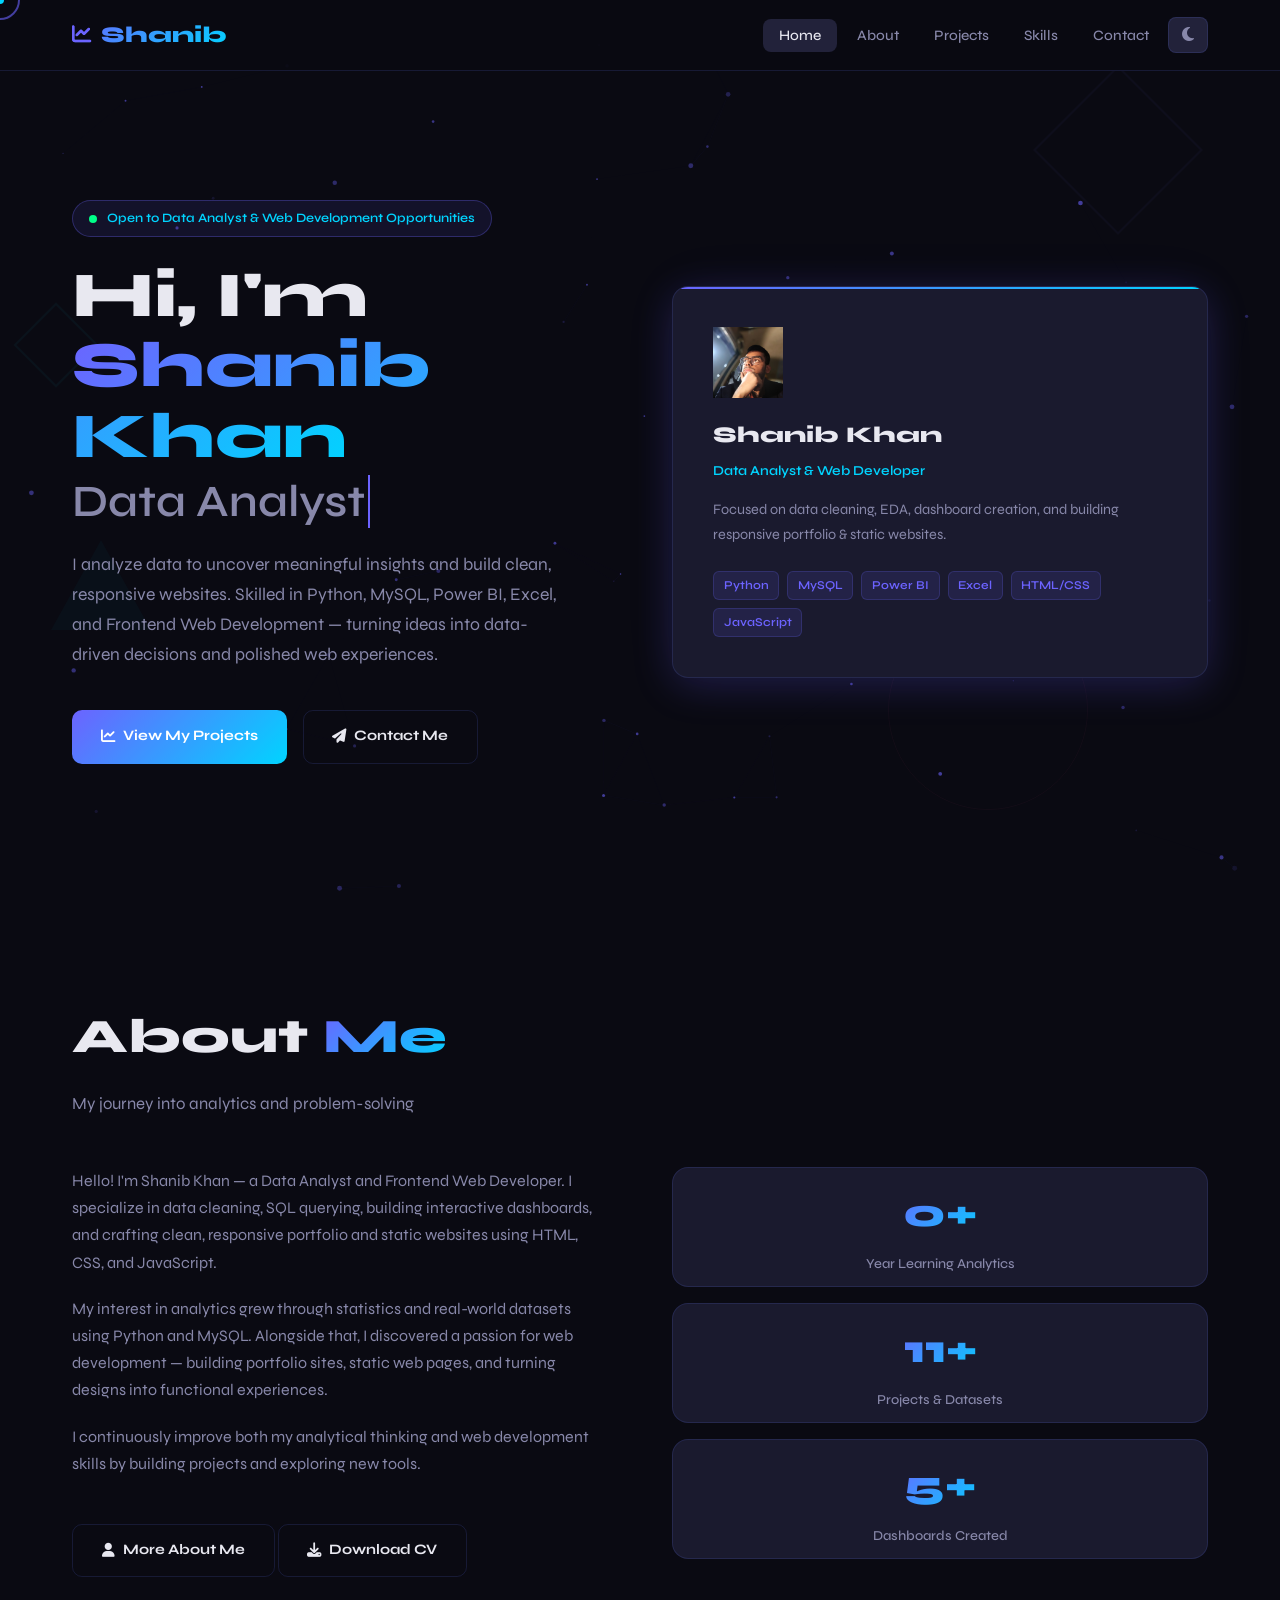
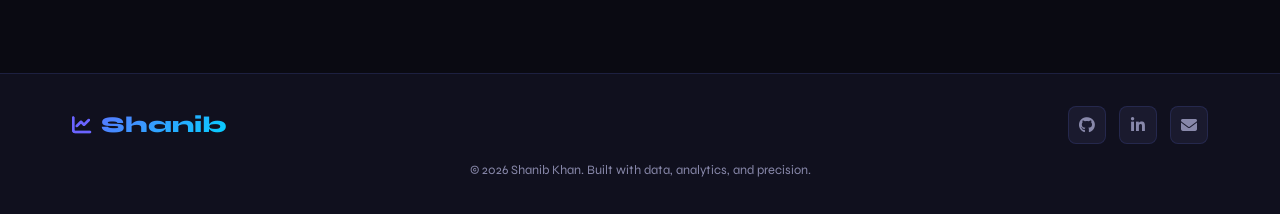
==== commit 1d5be94f: "Change profile image source in index.html" ====
--- a/index.html
+++ b/index.html
@@ -74,7 +74,7 @@
             <div class="hero-card">
               <div class="hero-card-content">
                 <div class="hero-card-avatar hero-profile-photo">
-                  <img src="images/profile.jpg" alt="Shanib Khan" onerror="this.style.display='none';this.nextElementSibling.style.display='flex'">
+                  <img src=".vscode/profile.jpg" alt="Shanib Khan" onerror="this.style.display='none';this.nextElementSibling.style.display='flex'">
                   <i class="fas fa-user" style="display:none"></i>
                 </div>
                 <h3>Shanib Khan</h3>
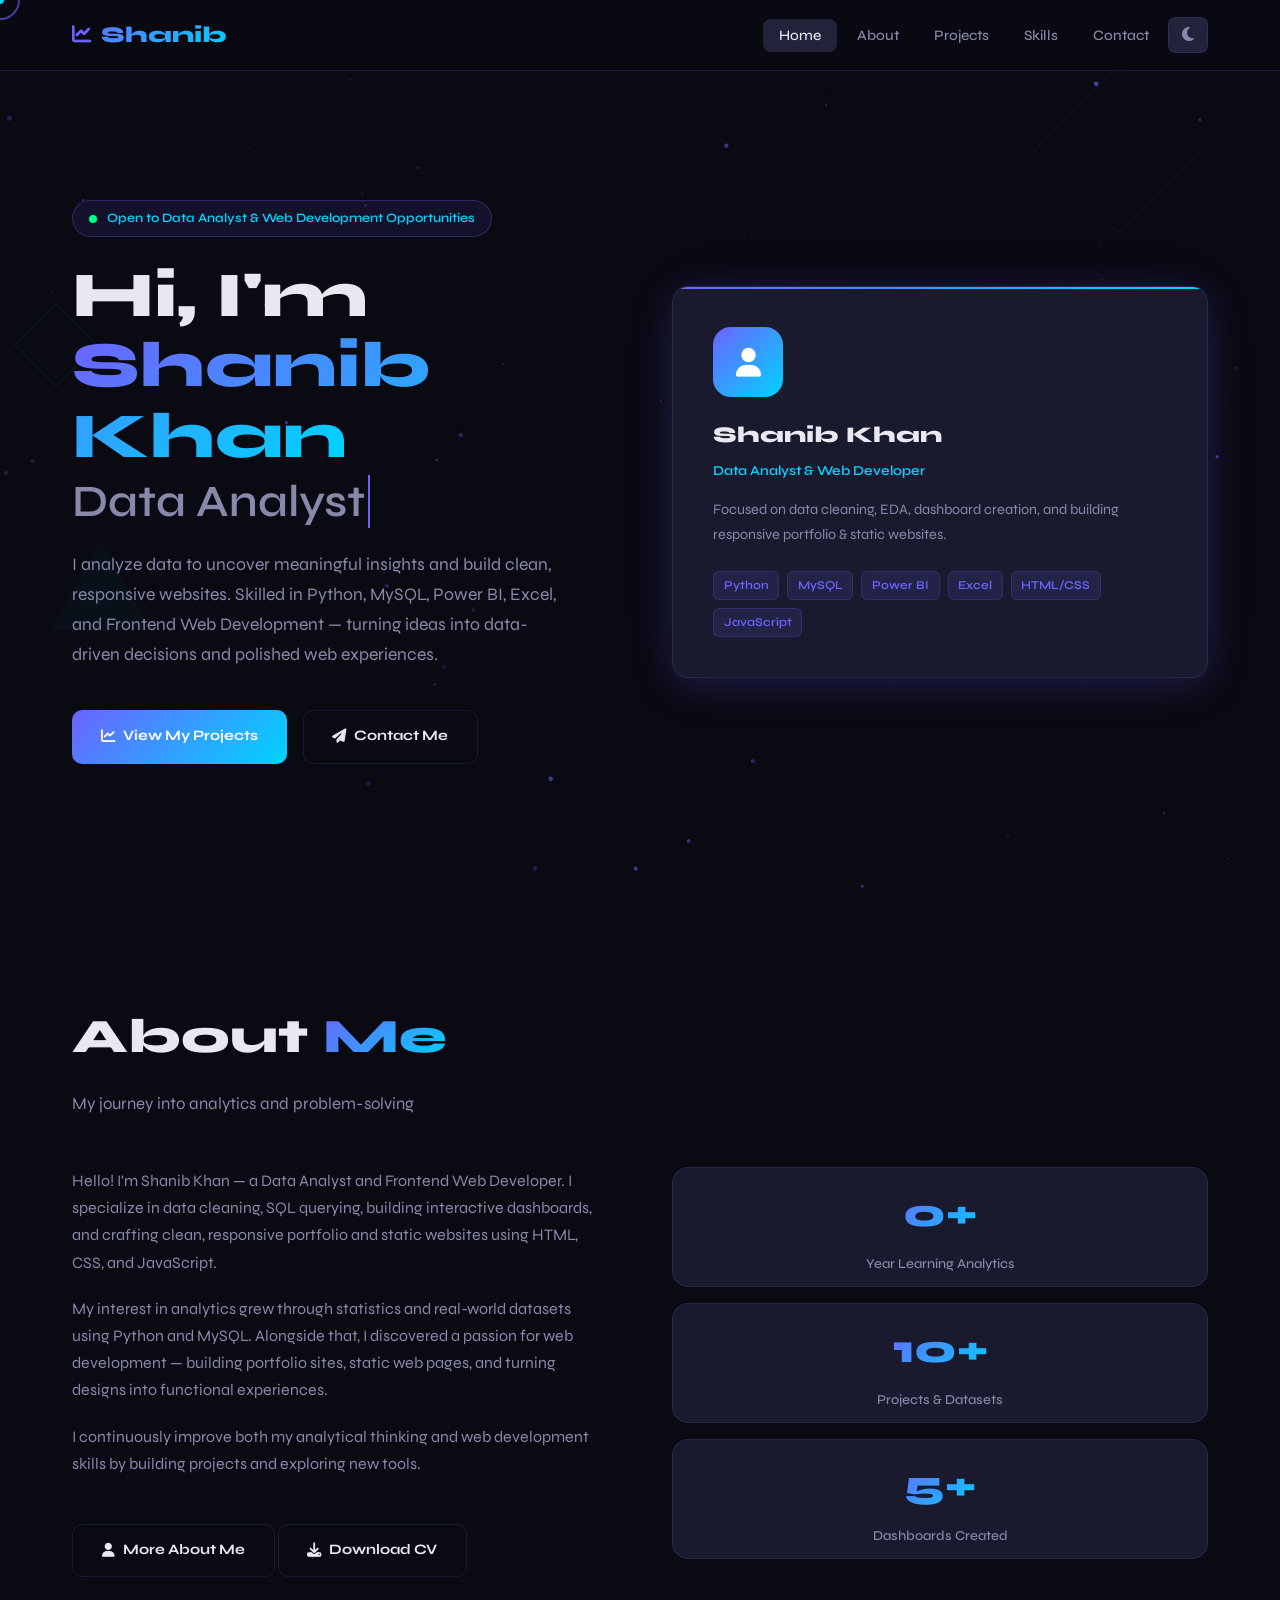
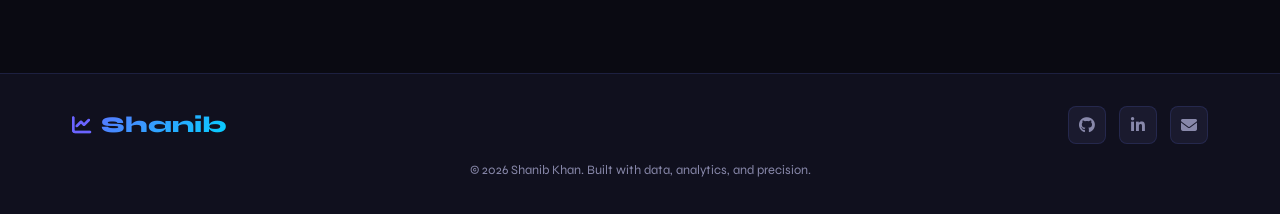
==== commit f339701a: "Update profile image source in index.html" ====
--- a/index.html
+++ b/index.html
@@ -74,7 +74,7 @@
             <div class="hero-card">
               <div class="hero-card-content">
                 <div class="hero-card-avatar hero-profile-photo">
-                  <img src=".vscode/profile.jpg" alt="Shanib Khan" onerror="this.style.display='none';this.nextElementSibling.style.display='flex'">
+                  <img src="profile.jpg" alt="Shanib Khan" onerror="this.style.display='none';this.nextElementSibling.style.display='flex'">
                   <i class="fas fa-user" style="display:none"></i>
                 </div>
                 <h3>Shanib Khan</h3>
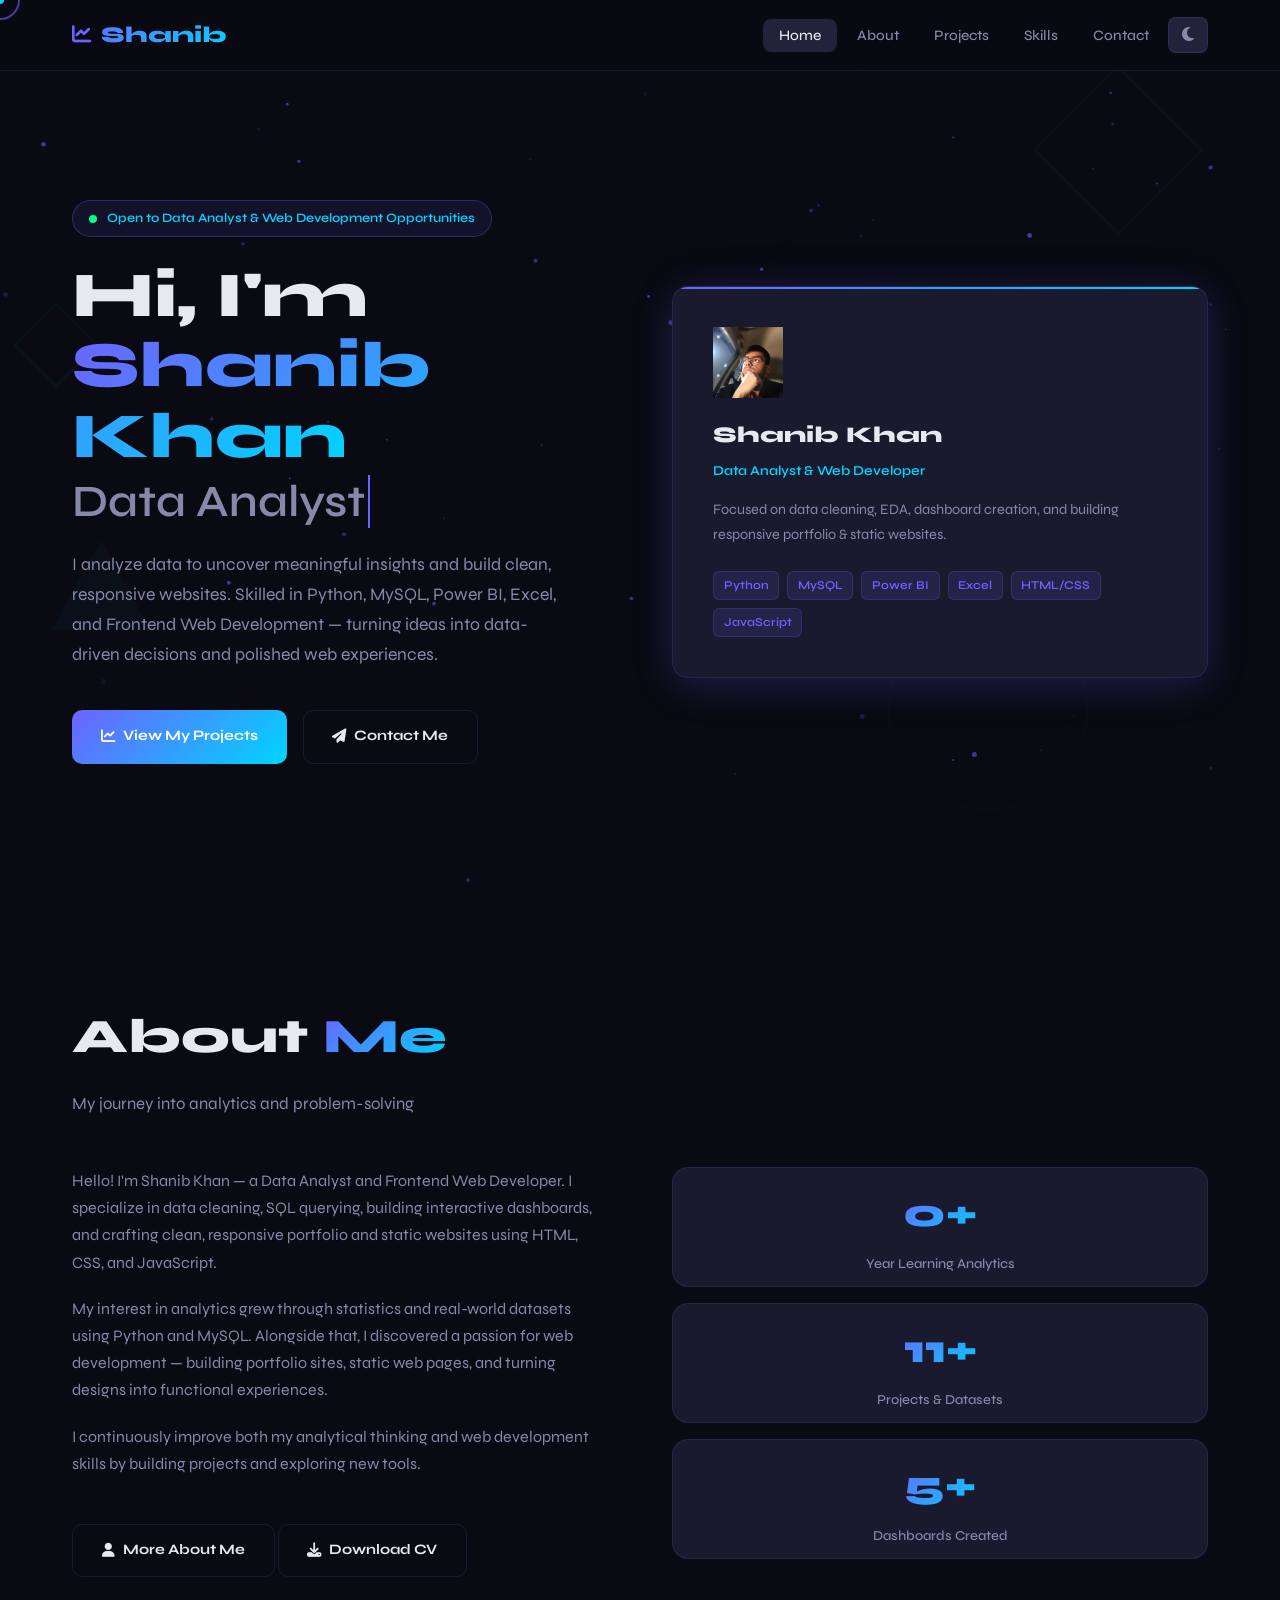
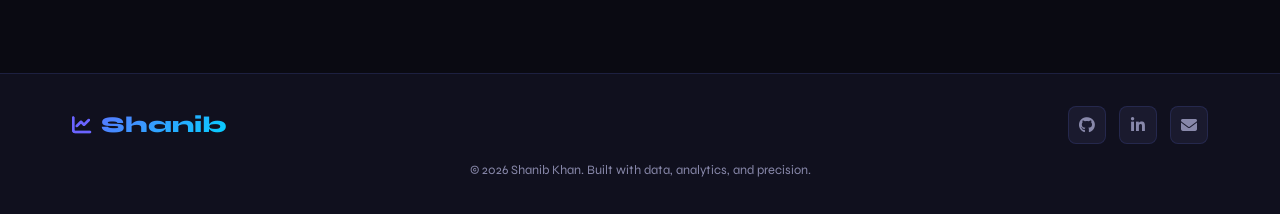
==== commit 2ab7c876: "Integrate Google Analytics tracking code Added Google Analytics tracking script to the head section." ====
--- a/index.html
+++ b/index.html
@@ -3,6 +3,15 @@
 <head>
   <meta charset="UTF-8">
   <meta name="viewport" content="width=device-width, initial-scale=1.0">
+  <!-- Google tag (gtag.js) -->
+<script async src="https://www.googletagmanager.com/gtag/js?id=G-X29E31LGF9"></script>
+<script>
+  window.dataLayer = window.dataLayer || [];
+  function gtag(){dataLayer.push(arguments);}
+  gtag('js', new Date());
+
+  gtag('config', 'G-X29E31LGF9');
+</script>
   <meta name="description" content="Shanib Khan — Data Analyst specializing in MySQL, Power BI, Python, and data visualization.">
   <title>Home — Shanib Khan</title>
   <link rel="stylesheet" href="css/style.css">
